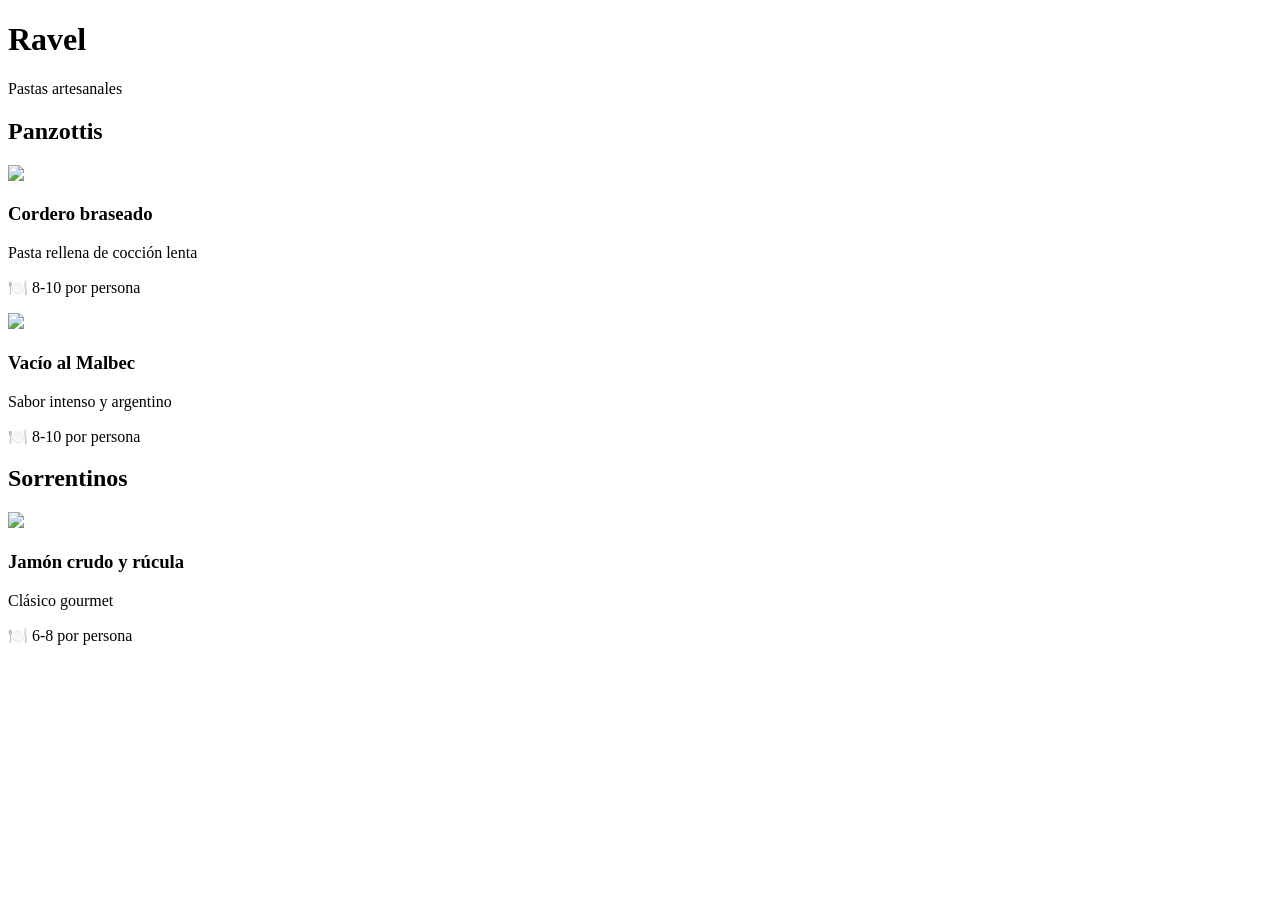
==== ravel.html @ 44503a80 "Add initial HTML structure for Ravel catalog" ====
<!DOCTYPE html>
<html lang="es">
<head>
  <meta charset="UTF-8">
  <meta name="viewport" content="width=device-width, initial-scale=1.0">
  <title>Ravel - Catálogo</title>
  <link rel="stylesheet" href="style.css">
</head>
<body>

<header class="hero">
  <h1>Ravel</h1>
  <p>Pastas artesanales</p>
</header>

<main>

<section class="catalogo">
  <h2>Panzottis</h2>

  <div class="grid">

    <div class="card">
      <img src="images/panzotti-cordero.jpg">
      <div class="card-content">
        <h3>Cordero braseado</h3>
        <p>Pasta rellena de cocción lenta</p>
        <p class="porcion">🍽️ 8-10 por persona</p>
      </div>
    </div>

    <div class="card">
      <img src="images/panzotti-vacio.jpg">
      <div class="card-content">
        <h3>Vacío al Malbec</h3>
        <p>Sabor intenso y argentino</p>
        <p class="porcion">🍽️ 8-10 por persona</p>
      </div>
    </div>

  </div>
</section>

<section class="catalogo">
  <h2>Sorrentinos</h2>

  <div class="grid">

    <div class="card">
      <img src="images/sorrentino-jamon.jpg">
      <div class="card-content">
        <h3>Jamón crudo y rúcula</h3>
        <p>Clásico gourmet</p>
        <p class="porcion">🍽️ 6-8 por persona</p>
      </div>
    </div>

  </div>
</section>

</main>

</body>
</html>
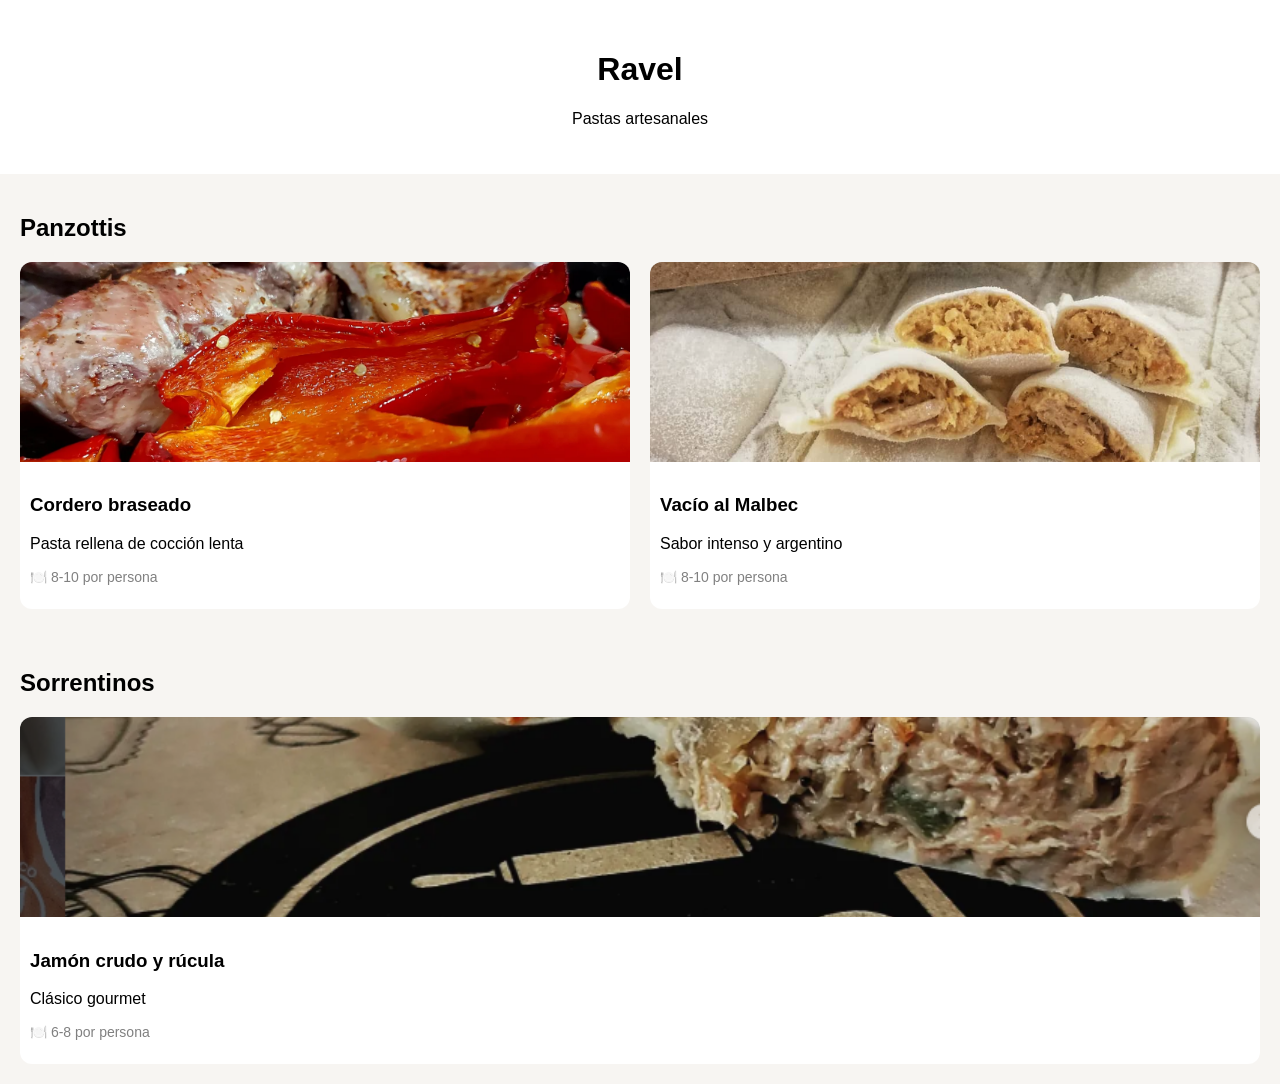
==== commit 08e32efe: "Update image file extensions from .jpg to .png" ====
--- a/ravel.html
+++ b/ravel.html
@@ -21,7 +21,7 @@
   <div class="grid">
 
     <div class="card">
-      <img src="images/panzotti-cordero.jpg">
+      <img src="images/panzotti-cordero.png">
       <div class="card-content">
         <h3>Cordero braseado</h3>
         <p>Pasta rellena de cocción lenta</p>
@@ -30,7 +30,7 @@
     </div>
 
     <div class="card">
-      <img src="images/panzotti-vacio.jpg">
+      <img src="images/panzotti-vacio.png">
       <div class="card-content">
         <h3>Vacío al Malbec</h3>
         <p>Sabor intenso y argentino</p>
@@ -47,7 +47,7 @@
   <div class="grid">
 
     <div class="card">
-      <img src="images/sorrentino-jamon.jpg">
+      <img src="images/sorrentino-jamon.png">
       <div class="card-content">
         <h3>Jamón crudo y rúcula</h3>
         <p>Clásico gourmet</p>
--- a/style.css
+++ b/style.css
@@ -0,0 +1,42 @@
+body {
+  margin: 0;
+  font-family: Arial;
+  background: #f7f5f2;
+}
+
+.hero {
+  text-align: center;
+  padding: 30px;
+  background: #fff;
+}
+
+.catalogo {
+  padding: 20px;
+}
+
+.grid {
+  display: grid;
+  grid-template-columns: repeat(auto-fit, minmax(200px, 1fr));
+  gap: 20px;
+}
+
+.card {
+  background: white;
+  border-radius: 12px;
+  overflow: hidden;
+}
+
+.card img {
+  width: 100%;
+  height: 200px;
+  object-fit: cover;
+}
+
+.card-content {
+  padding: 10px;
+}
+
+.porcion {
+  color: gray;
+  font-size: 14px;
+}
